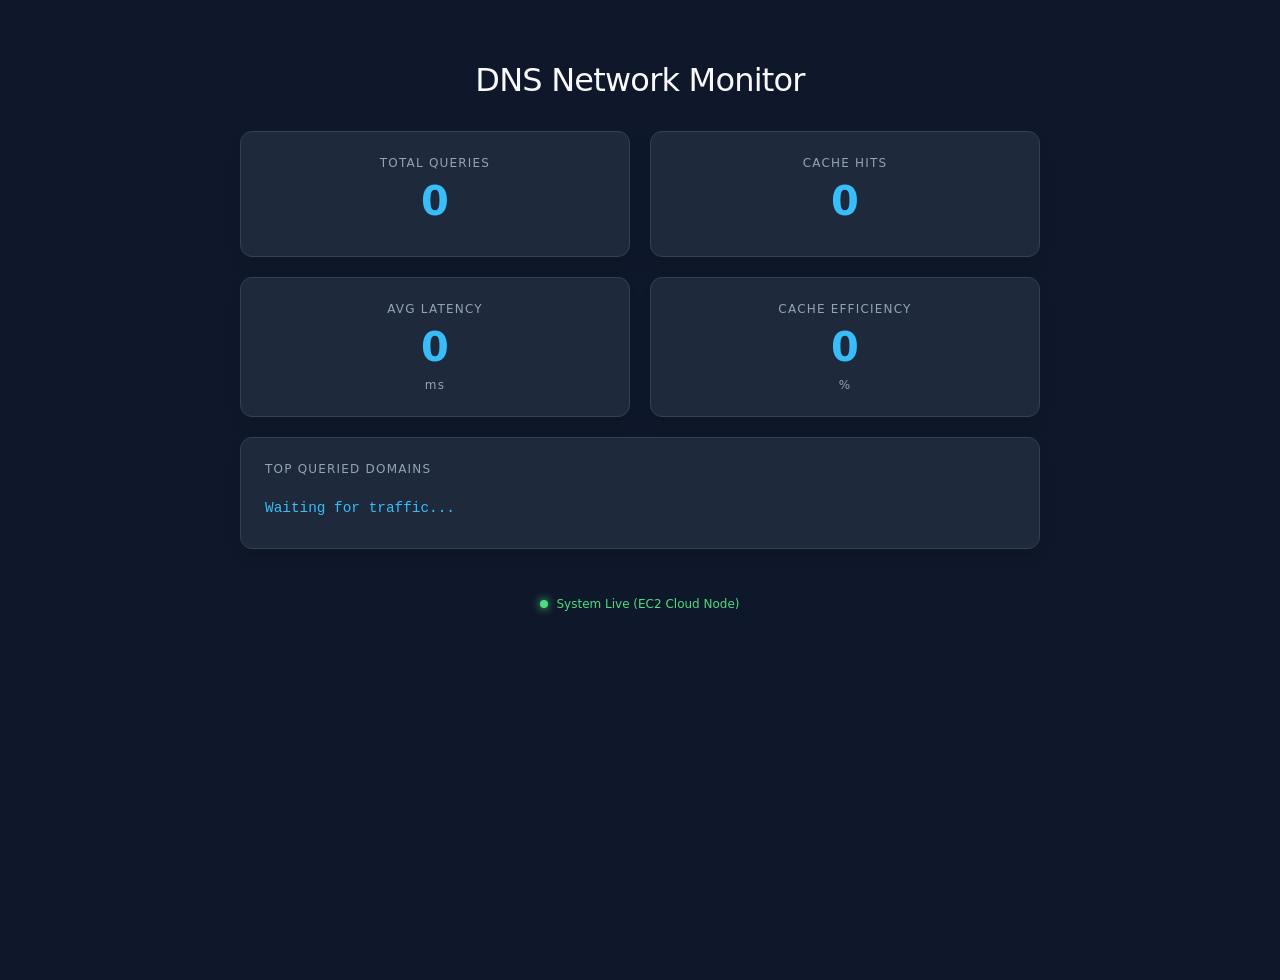
==== static/index.html @ fb265393 "updated index.html" ====
<!DOCTYPE html>
<html lang="en">
<head>
    <meta charset="UTF-8">
    <meta name="viewport" content="width=device-width, initial-scale=1.0">
    <title>Rust DNS Monitor</title>
    <style>
        :root {
            --bg: #0f172a;
            --card: #1e293b;
            --text: #f8fafc;
            --accent: #38bdf8;
            --secondary: #94a3b8;
        }
        body {
            background-color: var(--bg);
            color: var(--text);
            font-family: 'Inter', system-ui, sans-serif;
            display: flex;
            flex-direction: column;
            align-items: center;
            padding: 40px 20px;
            margin: 0;
            min-height: 100vh;
        }
        h1 {
            margin-bottom: 2rem;
            font-weight: 300;
            letter-spacing: -0.025em;
        }
        .dashboard {
            display: grid;
            grid-template-columns: repeat(2, 1fr);
            gap: 20px;
            width: 100%;
            max-width: 800px;
        }
        .stat-card {
            background: var(--card);
            padding: 1.5rem;
            border-radius: 12px;
            text-align: center;
            border: 1px solid #334155;
            box-shadow: 0 10px 15px -3px rgba(0, 0, 0, 0.1);
        }
        .full-width {
            grid-column: span 2;
            text-align: left;
        }
        .stat-value {
            font-size: 2.5rem;
            font-weight: 800;
            color: var(--accent);
            margin: 0.5rem 0;
        }
        .stat-label {
            text-transform: uppercase;
            letter-spacing: 0.1em;
            font-size: 0.75rem;
            color: var(--secondary);
            margin: 0;
        }
        .domain-list {
            list-style: none;
            padding: 0;
            margin: 1rem 0 0 0;
        }
        .domain-item {
            display: flex;
            justify-content: space-between;
            padding: 8px 0;
            border-bottom: 1px solid #334155;
            font-size: 0.9rem;
        }
        .domain-item:last-child {
            border-bottom: none;
        }
        .domain-name {
            color: var(--accent);
            font-family: 'Fira Code', monospace;
        }
        .domain-count {
            color: var(--secondary);
        }
        .status {
            margin-top: 3rem;
            font-size: 0.75rem;
            color: #4ade80;
            display: flex;
            align-items: center;
            gap: 8px;
        }
        .dot {
            height: 8px;
            width: 8px;
            background-color: #4ade80;
            border-radius: 50%;
            display: inline-block;
            box-shadow: 0 0 8px #4ade80;
        }
    </style>
</head>
<body>

<h1>DNS Network Monitor</h1>

<div class="dashboard">
    <div class="stat-card">
        <p class="stat-label">Total Queries</p>
        <p id="total-queries" class="stat-value">0</p>
    </div>
    <div class="stat-card">
        <p class="stat-label">Cache Hits</p>
        <p id="cache-hits" class="stat-value">0</p>
    </div>

    <div class="stat-card">
        <p class="stat-label">Avg Latency</p>
        <p id="avg-latency" class="stat-value">0</p>
        <p class="stat-label" style="text-transform: lowercase;">ms</p>
    </div>
    <div class="stat-card">
        <p class="stat-label">Cache Efficiency</p>
        <p id="cache-percent" class="stat-value">0</p>
        <p class="stat-label">%</p>
    </div>

    <div class="stat-card full-width">
        <p class="stat-label">Top Queried Domains</p>
        <div id="top-domains" class="domain-list">
            <div class="domain-item"><span class="domain-name">Waiting for traffic...</span></div>
        </div>
    </div>
</div>

<div class="status"><span class="dot"></span> System Live (EC2 Cloud Node)</div>

<script>
    async function fetchStats() {
        try {
            const response = await fetch('/api/stats');
            const data = await response.json();

            // 1. Basic Stats
            document.getElementById('total-queries').innerText = data.queries;
            document.getElementById('cache-hits').innerText = data.cache_hits;

            // 2. Latency
            document.getElementById('avg-latency').innerText = data.avg_latency_ms || 0;

            // 3. Efficiency Calculation
            if (data.queries > 0) {
                const efficiency = ((data.cache_hits / data.queries) * 100).toFixed(1);
                document.getElementById('cache-percent').innerText = efficiency;
            }

            // 4. Top Domains Logic
            const domainContainer = document.getElementById('top-domains');

            // Transform object into sorted array
            const sortedDomains = Object.entries(data.top_domains || {})
                .sort(([, a], [, b]) => b - a)
                .slice(0, 5);

            if (sortedDomains.length > 0) {
                domainContainer.innerHTML = sortedDomains.map(([name, count]) => `
                    <div class="domain-item">
                        <span class="domain-name">${name}</span>
                        <span class="domain-count">${count} hits</span>
                    </div>
                `).join('');
            }
        } catch (err) {
            console.error("Dashboard sync error:", err);
        }
    }

    // Update every second
    setInterval(fetchStats, 1000);
    fetchStats();
</script>
</body>
</html>
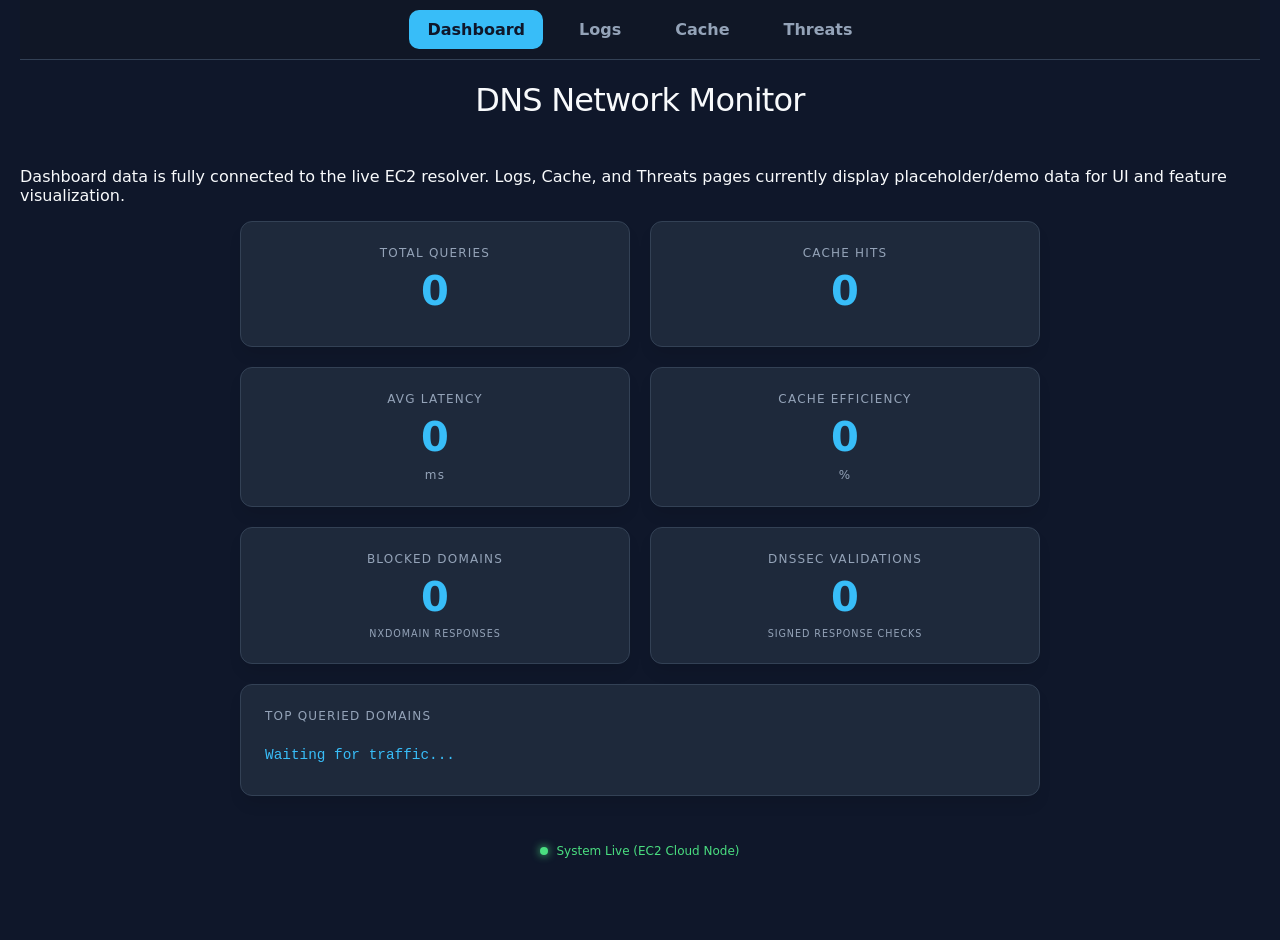
==== commit cb5029e7: "website UI blank data TEST 1, no backend implementation, purely website testing" ====
--- a/static/index.html
+++ b/static/index.html
@@ -4,105 +4,24 @@
     <meta charset="UTF-8">
     <meta name="viewport" content="width=device-width, initial-scale=1.0">
     <title>Rust DNS Monitor</title>
-    <style>
-        :root {
-            --bg: #0f172a;
-            --card: #1e293b;
-            --text: #f8fafc;
-            --accent: #38bdf8;
-            --secondary: #94a3b8;
-        }
-        body {
-            background-color: var(--bg);
-            color: var(--text);
-            font-family: 'Inter', system-ui, sans-serif;
-            display: flex;
-            flex-direction: column;
-            align-items: center;
-            padding: 40px 20px;
-            margin: 0;
-            min-height: 100vh;
-        }
-        h1 {
-            margin-bottom: 2rem;
-            font-weight: 300;
-            letter-spacing: -0.025em;
-        }
-        .dashboard {
-            display: grid;
-            grid-template-columns: repeat(2, 1fr);
-            gap: 20px;
-            width: 100%;
-            max-width: 800px;
-        }
-        .stat-card {
-            background: var(--card);
-            padding: 1.5rem;
-            border-radius: 12px;
-            text-align: center;
-            border: 1px solid #334155;
-            box-shadow: 0 10px 15px -3px rgba(0, 0, 0, 0.1);
-        }
-        .full-width {
-            grid-column: span 2;
-            text-align: left;
-        }
-        .stat-value {
-            font-size: 2.5rem;
-            font-weight: 800;
-            color: var(--accent);
-            margin: 0.5rem 0;
-        }
-        .stat-label {
-            text-transform: uppercase;
-            letter-spacing: 0.1em;
-            font-size: 0.75rem;
-            color: var(--secondary);
-            margin: 0;
-        }
-        .domain-list {
-            list-style: none;
-            padding: 0;
-            margin: 1rem 0 0 0;
-        }
-        .domain-item {
-            display: flex;
-            justify-content: space-between;
-            padding: 8px 0;
-            border-bottom: 1px solid #334155;
-            font-size: 0.9rem;
-        }
-        .domain-item:last-child {
-            border-bottom: none;
-        }
-        .domain-name {
-            color: var(--accent);
-            font-family: 'Fira Code', monospace;
-        }
-        .domain-count {
-            color: var(--secondary);
-        }
-        .status {
-            margin-top: 3rem;
-            font-size: 0.75rem;
-            color: #4ade80;
-            display: flex;
-            align-items: center;
-            gap: 8px;
-        }
-        .dot {
-            height: 8px;
-            width: 8px;
-            background-color: #4ade80;
-            border-radius: 50%;
-            display: inline-block;
-            box-shadow: 0 0 8px #4ade80;
-        }
-    </style>
+    <link rel="stylesheet" href="style.css">
 </head>
+
 <body>
+<div class="navbar">
+    <a class="nav-link active" href="index.html">Dashboard</a>
+    <a class="nav-link" href="logs.html">Logs</a>
+    <a class="nav-link" href="cache.html">Cache</a>
+    <a class="nav-link" href="threats.html">Threats</a>
+</div>
 
 <h1>DNS Network Monitor</h1>
+<!-- TO DO REMOVE THIS TEMP COMMENT -->
+<p class="dashboard-note">
+    Dashboard data is fully connected to the live EC2 resolver.
+    Logs, Cache, and Threats pages currently display placeholder/demo data
+    for UI and feature visualization.
+</p>
 
 <div class="dashboard">
     <div class="stat-card">
@@ -124,6 +43,29 @@
         <p id="cache-percent" class="stat-value">0</p>
         <p class="stat-label">%</p>
     </div>
+
+
+
+    <div class="stat-card">
+        <p class="stat-label">Blocked Domains</p>
+        <p id="blocked-domains" class="stat-value">0</p>
+
+        <p class="stat-label" style="font-size: 0.6rem;">
+            NXDOMAIN Responses
+        </p>
+    </div>
+
+    <div class="stat-card">
+        <p class="stat-label">DNSSEC Validations</p>
+        <p id="dnssec-validations" class="stat-value">0</p>
+
+        <p class="stat-label" style="font-size: 0.6rem;">
+            Signed Response Checks
+        </p>
+    </div>
+
+
+
 
     <div class="stat-card full-width">
         <p class="stat-label">Top Queried Domains</p>
@@ -147,6 +89,14 @@
 
             // 2. Latency
             document.getElementById('avg-latency').innerText = data.avg_latency_ms || 0;
+
+
+            // DNSSEC + Blocking Stats
+            document.getElementById('blocked-domains').innerText =
+                data.blocked_domains || 0;
+
+            document.getElementById('dnssec-validations').innerText =
+                data.dnssec_validations || 0;
 
             // 3. Efficiency Calculation
             if (data.queries > 0) {
@@ -180,4 +130,5 @@
     fetchStats();
 </script>
 </body>
+
 </html>
--- a/static/style.css
+++ b/static/style.css
@@ -0,0 +1,243 @@
+/* style.css: sets the visual format style so each webpage is cohesive */
+
+/* COLORS global variables: hex code -> color name*/
+:root {
+    --bg: #0f172a;              /* background */
+    --card: #1e293b;            /* cards/boxes */
+    --text: #f8fafc;            /* text color for readability */
+    --accent: #38bdf8;          /* buttons, links, key data */
+    --secondary: #94a3b8;       /* labels, less important info */
+}
+
+body {
+    background-color: var(--bg);
+    color: var(--text);
+    font-family: 'Inter', system-ui, sans-serif;
+    display: flex;
+    flex-direction: column;         /* stacks the navbar, header, & content vertically */
+    align-items: center;            /* centers everything horizontally */
+    padding: 0 20px 40px 20px;
+    margin: 0;
+    min-height: 100vh;
+}
+
+/* headings */
+h1 {
+    margin-bottom: 2rem;
+    font-weight: 300;
+    letter-spacing: -0.025em;
+}
+
+.dashboard {
+    display: grid;
+    grid-template-columns: repeat(2, 1fr);
+    gap: 20px;
+    width: 100%;
+    max-width: 800px;
+}
+
+.stat-card {
+    background: var(--card);
+    padding: 1.5rem;
+    border-radius: 12px;
+    text-align: center;
+    border: 1px solid #334155;
+    box-shadow: 0 10px 15px -3px rgba(0, 0, 0, 0.1);
+}
+
+.full-width {
+    grid-column: span 2;
+    text-align: left;
+}
+
+.stat-value {
+    font-size: 2.5rem;
+    font-weight: 800;
+    color: var(--accent);
+    margin: 0.5rem 0;
+}
+
+.stat-label {
+    text-transform: uppercase;
+    letter-spacing: 0.1em;
+    font-size: 0.75rem;
+    color: var(--secondary);
+    margin: 0;
+}
+
+.domain-list {
+    list-style: none;
+    padding: 0;
+    margin: 1rem 0 0 0;
+}
+
+.domain-item {
+    display: flex;
+    justify-content: space-between;
+    padding: 8px 0;
+    border-bottom: 1px solid #334155;
+    font-size: 0.9rem;
+}
+
+.domain-item:last-child {
+    border-bottom: none;
+}
+
+.domain-name {
+    color: var(--accent);
+    font-family: 'Fira Code', monospace;
+}
+
+.domain-count {
+    color: var(--secondary);
+}
+
+/* green system live status footer */
+.status {
+    margin-top: 3rem;
+    font-size: 0.75rem;
+    color: #4ade80;
+    display: flex;
+    align-items: center;
+    gap: 8px;
+}
+
+.dot {
+    height: 8px;
+    width: 8px;
+    background-color: #4ade80;
+    border-radius: 50%;
+    display: inline-block;
+    box-shadow: 0 0 8px #4ade80;
+}
+
+/* header navigation bar */
+.navbar {
+    width: 100%;
+    background: rgba(17, 24, 39, 0.92);
+    border-bottom: 1px solid #334155;
+    display: flex;
+    justify-content: center;
+    align-items: center;
+    gap: 18px;
+    padding: 10px 0;
+    position: sticky;
+    top: 0;
+    backdrop-filter: blur(10px);
+    z-index: 1000;
+}
+
+.nav-link {
+    color: var(--secondary);
+    text-decoration: none;
+    padding: 10px 18px;
+    border-radius: 10px;
+    font-size: 1rem;
+    font-weight: 600;
+    transition: all 0.2s ease;
+}
+
+.nav-link:hover {
+    background: var(--card);
+    color: var(--accent);
+    box-shadow: 0 0 12px rgba(56, 189, 248, 0.2);
+}
+
+.nav-link.active {
+    background: var(--accent);
+    color: #0f172a;
+}
+
+/* threat tables for security & threats page */
+.log-table {
+    margin-top: 1rem;
+    width: 100%;
+}
+
+.log-row {
+    display: grid;
+    grid-template-columns: repeat(5, 1fr);
+    gap: 12px;
+    padding: 12px;
+    border-bottom: 1px solid #334155;
+    font-size: 0.9rem;
+    align-items: center;
+}
+
+.log-header {
+    color: var(--secondary);
+    font-weight: bold;
+    text-transform: uppercase;
+    font-size: 0.75rem;
+    letter-spacing: 0.08em;
+}
+
+.flagged {
+    background: rgba(239, 68, 68, 0.12);
+    border-left: 4px solid #ef4444;
+    border-radius: 8px;
+}
+
+.timeline-placeholder {
+    margin-top: 1rem;
+    height: 180px;
+    border: 2px dashed #334155;
+    border-radius: 12px;
+    display: flex;
+    align-items: center;
+    justify-content: center;
+    color: var(--secondary);
+    font-size: 0.95rem;
+}
+
+/* logs page */
+.logs-grid {
+    grid-template-columns:
+        1fr
+        1.2fr
+        2fr
+        0.8fr
+        0.8fr
+        1fr
+        1fr;
+}
+
+.filter-bar {
+    display: flex;
+    gap: 12px;
+    margin-top: 1rem;
+    flex-wrap: wrap;
+}
+
+.filter-input,
+.filter-select {
+    background: #0f172a;
+    border: 1px solid #334155;
+    color: var(--text);
+    padding: 10px 12px;
+    border-radius: 10px;
+    font-size: 0.9rem;
+}
+
+.filter-input {
+    flex: 1;
+    min-width: 240px;
+}
+
+.blocked {
+    background: rgba(245, 158, 11, 0.12);
+    border-left: 4px solid #f59e0b;
+    border-radius: 8px;
+}
+
+/* accessibility labels (hidden visually but readable by screen readers) */
+.sr-only {
+    position: absolute;
+    width: 1px;
+    height: 1px;
+    padding: 0;
+    margin: -1px;
+    overflow: hidden;
+    clip: rect(0, 0, 0, 0);
+    border: 0;
+}
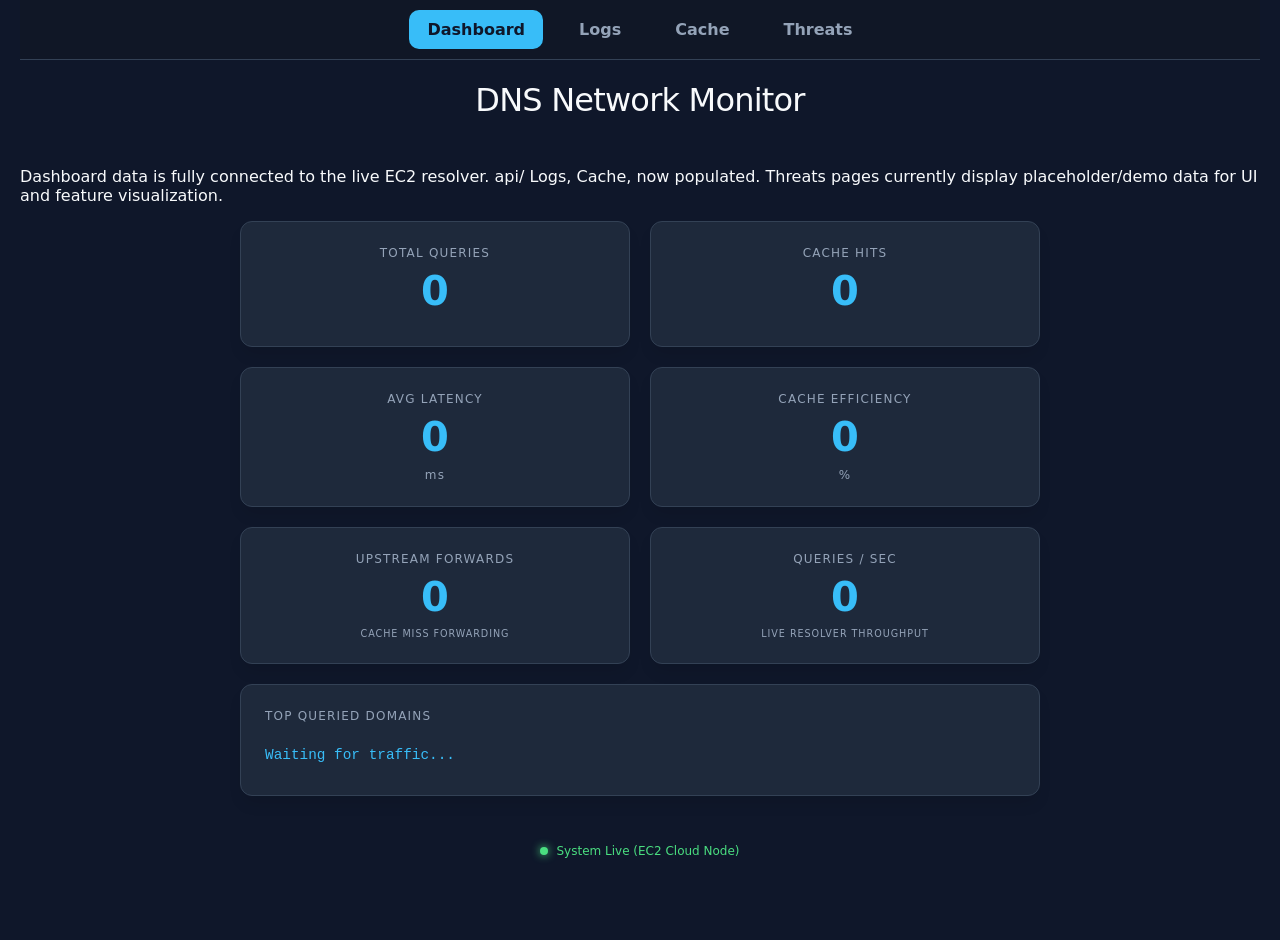
==== commit 7d8f3f0a: "week 2 api logs and cache implementation, plus temp dashboard rework" ====
--- a/static/index.html
+++ b/static/index.html
@@ -16,10 +16,10 @@
 </div>
 
 <h1>DNS Network Monitor</h1>
-<!-- TO DO REMOVE THIS TEMP COMMENT -->
+<!-- TO DO REMOVE THIS TEMP COMMENT below-->
 <p class="dashboard-note">
     Dashboard data is fully connected to the live EC2 resolver.
-    Logs, Cache, and Threats pages currently display placeholder/demo data
+    api/ Logs, Cache, now populated. Threats pages currently display placeholder/demo data
     for UI and feature visualization.
 </p>
 
@@ -44,8 +44,25 @@
         <p class="stat-label">%</p>
     </div>
 
+    <div class="stat-card">
+        <p class="stat-label">Upstream Forwards</p>
+        <p id="upstream-forwards" class="stat-value">0</p>
 
+        <p class="stat-label" style="font-size: 0.6rem;">
+            Cache Miss Forwarding
+        </p>
+    </div>
 
+    <div class="stat-card">
+        <p class="stat-label">Queries / Sec</p>
+        <p id="queries-per-sec" class="stat-value">0</p>
+
+        <p class="stat-label" style="font-size: 0.6rem;">
+            Live Resolver Throughput
+        </p>
+    </div>
+
+    <!--
     <div class="stat-card">
         <p class="stat-label">Blocked Domains</p>
         <p id="blocked-domains" class="stat-value">0</p>
@@ -63,7 +80,7 @@
             Signed Response Checks
         </p>
     </div>
-
+    -->
 
 
 
@@ -90,19 +107,25 @@
             // 2. Latency
             document.getElementById('avg-latency').innerText = data.avg_latency_ms || 0;
 
+            // DNSSEC + Blocking Stats (TODO)
+            // document.getElementById('blocked-domains').innerText = data.blocked_domains || 0;
+            // document.getElementById('dnssec-validations').innerText = data.dnssec_validations || 0;
 
-            // DNSSEC + Blocking Stats
-            document.getElementById('blocked-domains').innerText =
-                data.blocked_domains || 0;
+            // 3. Upstream + Throughput
+            document.getElementById('upstream-forwards').innerText = data.upstream_forwards || 0;
 
-            document.getElementById('dnssec-validations').innerText =
-                data.dnssec_validations || 0;
+            document.getElementById('queries-per-sec').innerText = (data.queries_per_sec || 0).toFixed(2);
+
 
             // 3. Efficiency Calculation
+            let efficiency = "0.0";
             if (data.queries > 0) {
-                const efficiency = ((data.cache_hits / data.queries) * 100).toFixed(1);
-                document.getElementById('cache-percent').innerText = efficiency;
+                const ratio = data.cache_hits / data.queries;
+                const percent = ratio * 100;
+                efficiency = percent.toFixed(1);
             }
+
+            document.getElementById('cache-percent').innerText = efficiency;
 
             // 4. Top Domains Logic
             const domainContainer = document.getElementById('top-domains');
@@ -119,6 +142,8 @@
                         <span class="domain-count">${count} hits</span>
                     </div>
                 `).join('');
+            } else {
+                domainContainer.innerHTML = '<div class="domain-item"><span class="domain-name">Waiting for traffic...</span></div>';
             }
         } catch (err) {
             console.error("Dashboard sync error:", err);
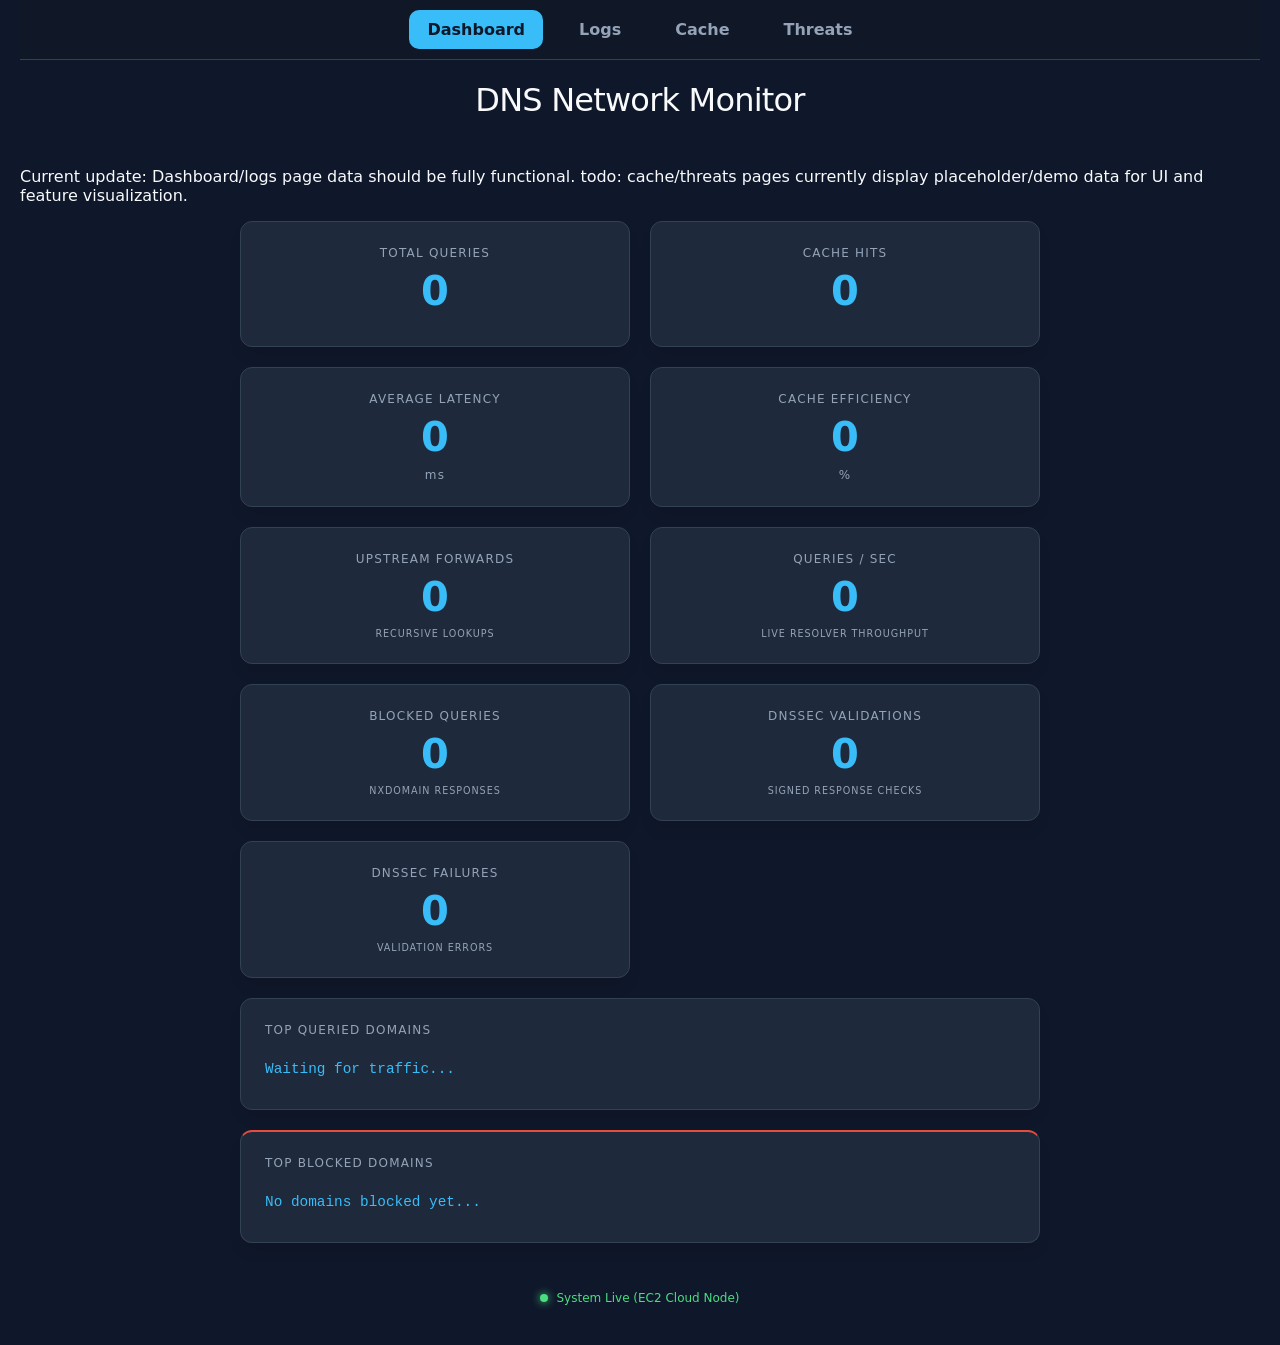
==== commit da24e2eb: "week 3: blocked data, dashboard/logs page complete" ====
--- a/static/index.html
+++ b/static/index.html
@@ -16,14 +16,14 @@
 </div>
 
 <h1>DNS Network Monitor</h1>
-<!-- TO DO REMOVE THIS TEMP COMMENT below-->
+<!-- TODO REMOVE THIS TEMP COMMENT below-->
 <p class="dashboard-note">
-    Dashboard data is fully connected to the live EC2 resolver.
-    api/ Logs, Cache, now populated. Threats pages currently display placeholder/demo data
-    for UI and feature visualization.
+    Current update: Dashboard/logs page data should be fully functional.
+    todo: cache/threats pages currently display placeholder/demo data for UI and feature visualization.
 </p>
 
 <div class="dashboard">
+    <!-- Row 1: Basic Traffic -->
     <div class="stat-card">
         <p class="stat-label">Total Queries</p>
         <p id="total-queries" class="stat-value">0</p>
@@ -34,7 +34,7 @@
     </div>
 
     <div class="stat-card">
-        <p class="stat-label">Avg Latency</p>
+        <p class="stat-label">Average Latency</p>
         <p id="avg-latency" class="stat-value">0</p>
         <p class="stat-label" style="text-transform: lowercase;">ms</p>
     </div>
@@ -43,51 +43,50 @@
         <p id="cache-percent" class="stat-value">0</p>
         <p class="stat-label">%</p>
     </div>
-
+    <!-- Row 2: Week 3 Security & Blocking -->
     <div class="stat-card">
         <p class="stat-label">Upstream Forwards</p>
         <p id="upstream-forwards" class="stat-value">0</p>
-
-        <p class="stat-label" style="font-size: 0.6rem;">
-            Cache Miss Forwarding
-        </p>
+        <p class="stat-label" style="font-size: 0.6rem;">Recursive Lookups</p>
     </div>
 
     <div class="stat-card">
         <p class="stat-label">Queries / Sec</p>
         <p id="queries-per-sec" class="stat-value">0</p>
-
-        <p class="stat-label" style="font-size: 0.6rem;">
-            Live Resolver Throughput
-        </p>
+        <p class="stat-label" style="font-size: 0.6rem;">Live Resolver Throughput</p>
     </div>
 
-    <!--
     <div class="stat-card">
-        <p class="stat-label">Blocked Domains</p>
-        <p id="blocked-domains" class="stat-value">0</p>
-
-        <p class="stat-label" style="font-size: 0.6rem;">
-            NXDOMAIN Responses
-        </p>
+        <p class="stat-label">Blocked Queries</p>
+        <p id="blocked-queries" class="stat-value">0</p>
+        <p class="stat-label" style="font-size: 0.6rem;">NXDOMAIN Responses</p>
     </div>
 
     <div class="stat-card">
         <p class="stat-label">DNSSEC Validations</p>
         <p id="dnssec-validations" class="stat-value">0</p>
+        <p class="stat-label" style="font-size: 0.6rem;">Signed Response Checks</p>
+    </div>
 
-        <p class="stat-label" style="font-size: 0.6rem;">
-            Signed Response Checks
-        </p>
+    <div class="stat-card">
+        <p class="stat-label">DNSSEC Failures</p>
+        <p id="dnssec-failures" class="stat-value">0</p>
+        <p class="stat-label" style="font-size: 0.6rem;">Validation Errors</p>
     </div>
-    -->
 
 
-
+    <!-- Row 3: Domain Lists -->
     <div class="stat-card full-width">
         <p class="stat-label">Top Queried Domains</p>
         <div id="top-domains" class="domain-list">
             <div class="domain-item"><span class="domain-name">Waiting for traffic...</span></div>
+        </div>
+    </div>
+    <!-- Row 4: Security Lists -->
+    <div class="stat-card full-width" style="border-top: 2px solid #e74c3c;">
+        <p class="stat-label">Top Blocked Domains</p>
+        <div id="top-blocked-domains" class="domain-list">
+            <div class="domain-item"><span class="domain-name">No domains blocked yet...</span></div>
         </div>
     </div>
 </div>
@@ -101,36 +100,36 @@
             const data = await response.json();
 
             // 1. Basic Stats
-            document.getElementById('total-queries').innerText = data.queries;
-            document.getElementById('cache-hits').innerText = data.cache_hits;
-
-            // 2. Latency
+            document.getElementById('total-queries').innerText = data.queries || 0;
+            document.getElementById('cache-hits').innerText = data.cache_hits || 0;
+            document.getElementById('queries-per-sec').innerText = (data.queries_per_sec || 0).toFixed(2);
             document.getElementById('avg-latency').innerText = data.avg_latency_ms || 0;
 
-            // DNSSEC + Blocking Stats (TODO)
-            // document.getElementById('blocked-domains').innerText = data.blocked_domains || 0;
-            // document.getElementById('dnssec-validations').innerText = data.dnssec_validations || 0;
+            // 2. DNSSEC + Blocking Stats (TODO)
+            if(document.getElementById('blocked-queries')) {
+                document.getElementById('blocked-queries').innerText = data.blocked_total || 0;
+            }
+            if(document.getElementById('dnssec-validations')) {
+                document.getElementById('dnssec-validations').innerText = data.dnssec_success || 0;
+            }
+            if(document.getElementById('dnssec-failures')) {
+                document.getElementById('dnssec-failures').innerText = data.dnssec_failure || 0;
+            }
 
-            // 3. Upstream + Throughput
+            // 3. Network stats
             document.getElementById('upstream-forwards').innerText = data.upstream_forwards || 0;
 
-            document.getElementById('queries-per-sec').innerText = (data.queries_per_sec || 0).toFixed(2);
-
-
-            // 3. Efficiency Calculation
+            // 4. Efficiency Calculation
             let efficiency = "0.0";
             if (data.queries > 0) {
                 const ratio = data.cache_hits / data.queries;
                 const percent = ratio * 100;
                 efficiency = percent.toFixed(1);
             }
-
             document.getElementById('cache-percent').innerText = efficiency;
 
-            // 4. Top Domains Logic
+            // 5. Top Domains Logic
             const domainContainer = document.getElementById('top-domains');
-
-            // Transform object into sorted array
             const sortedDomains = Object.entries(data.top_domains || {})
                 .sort(([, a], [, b]) => b - a)
                 .slice(0, 5);
@@ -145,6 +144,23 @@
             } else {
                 domainContainer.innerHTML = '<div class="domain-item"><span class="domain-name">Waiting for traffic...</span></div>';
             }
+
+            // 6. Top Blocked Domains Logic
+            const blockedContainer = document.getElementById('top-blocked-domains');
+            const sortedBlocked = Object.entries(data.top_blocked_domains || {})
+                .sort(([, a], [, b]) => b - a)
+                .slice(0, 5);
+
+            if (sortedBlocked.length > 0) {
+                blockedContainer.innerHTML = sortedBlocked.map(([name, count]) => `
+                    <div class="domain-item">
+                        <span class="domain-name" style="color: #e74c3c;">${name}</span>
+                        <span class="domain-count">${count} blocks</span>
+                    </div>
+                `).join('');
+            } else {
+                blockedContainer.innerHTML = '<div class="domain-item"><span class="domain-name">No domains blocked yet...</span></div>';
+            }
         } catch (err) {
             console.error("Dashboard sync error:", err);
         }
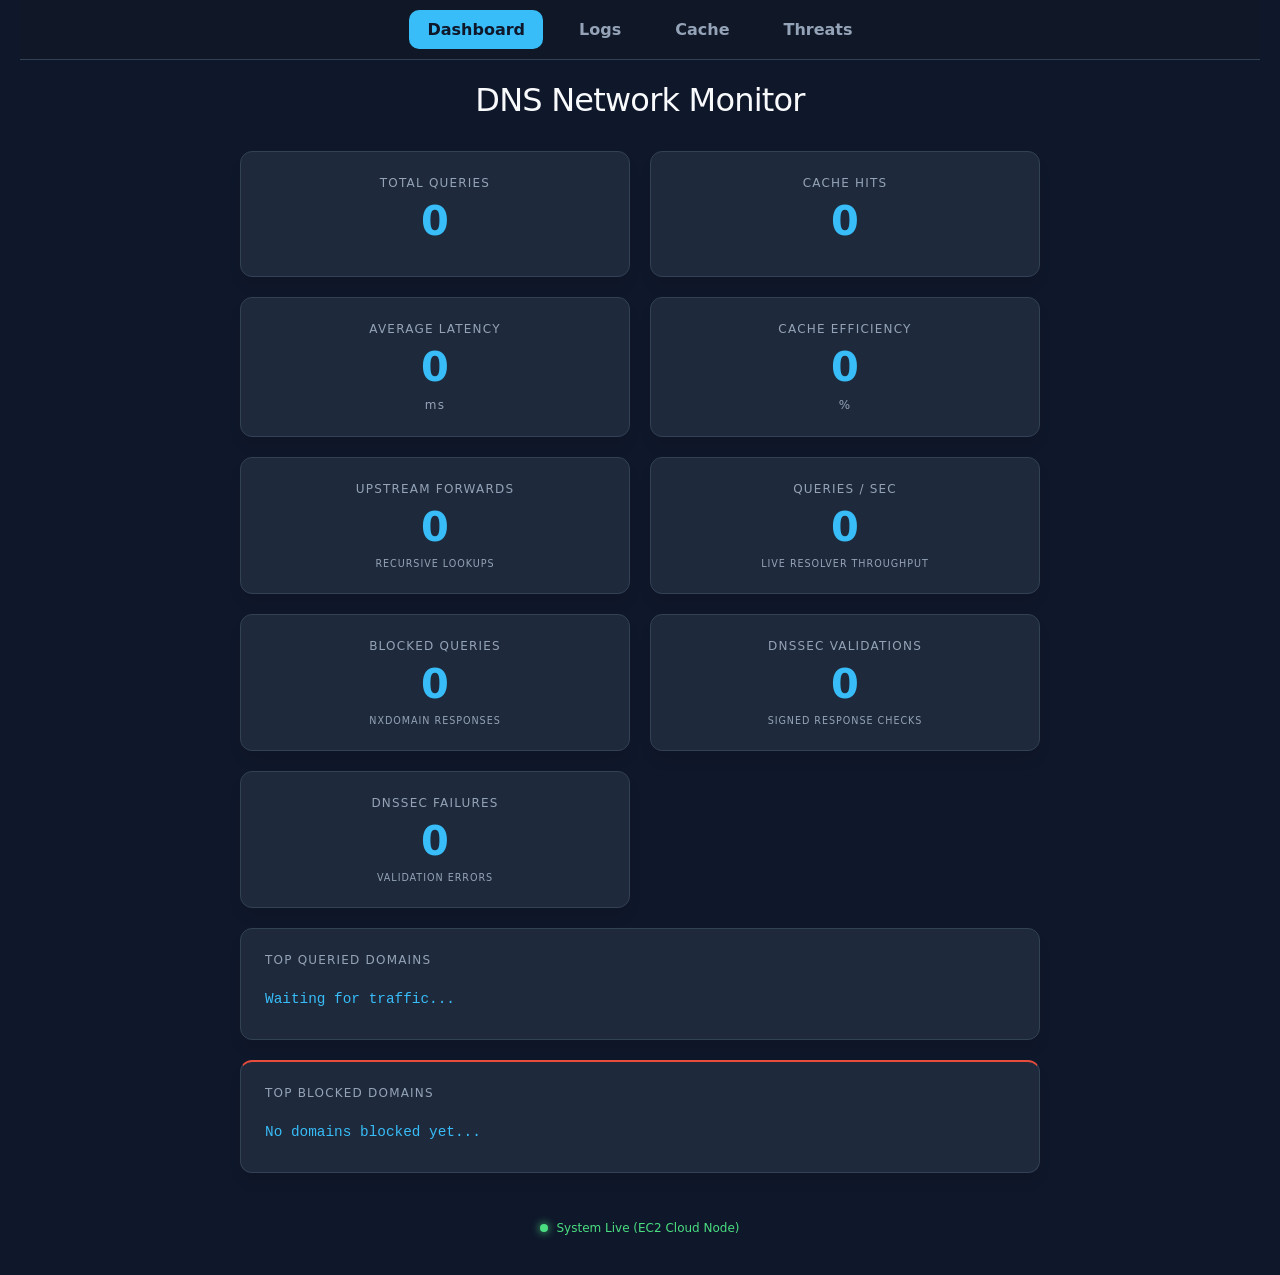
==== commit 8622461d: "all online pages functional" ====
--- a/static/index.html
+++ b/static/index.html
@@ -16,11 +16,6 @@
 </div>
 
 <h1>DNS Network Monitor</h1>
-<!-- TODO REMOVE THIS TEMP COMMENT below-->
-<p class="dashboard-note">
-    Current update: Dashboard/logs page data should be fully functional.
-    todo: cache/threats pages currently display placeholder/demo data for UI and feature visualization.
-</p>
 
 <div class="dashboard">
     <!-- Row 1: Basic Traffic -->
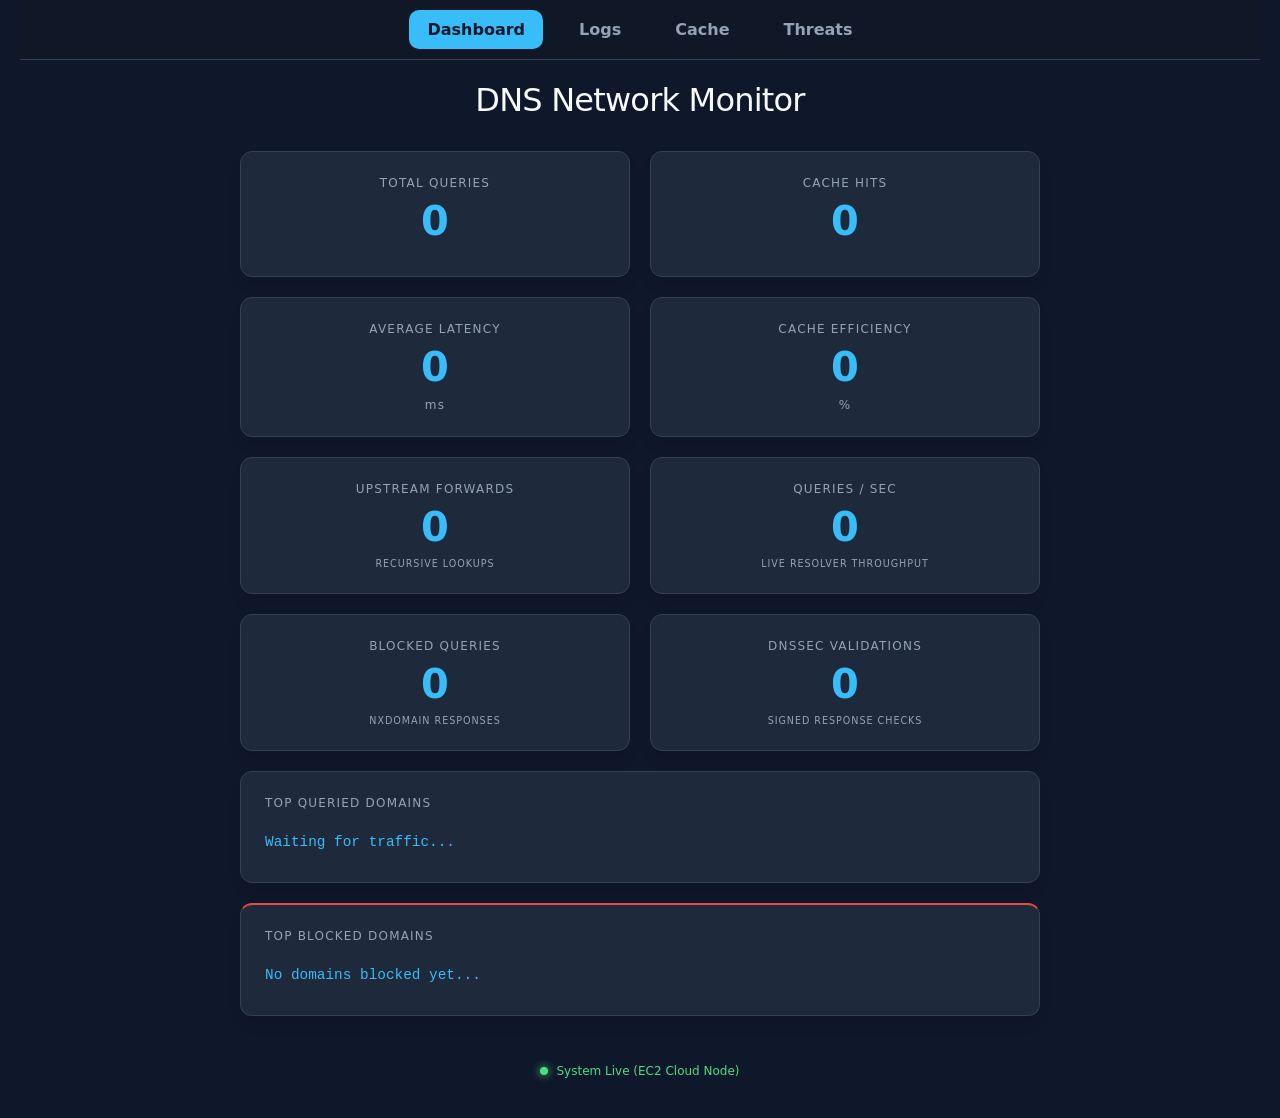
==== commit d7d6ae72: "removed dns failures uneven box" ====
--- a/static/index.html
+++ b/static/index.html
@@ -1,170 +1,189 @@
-<!DOCTYPE html>
+<!doctype html>
 <html lang="en">
-<head>
-    <meta charset="UTF-8">
-    <meta name="viewport" content="width=device-width, initial-scale=1.0">
+  <head>
+    <meta charset="UTF-8" />
+    <meta name="viewport" content="width=device-width, initial-scale=1.0" />
     <title>Rust DNS Monitor</title>
-    <link rel="stylesheet" href="style.css">
-</head>
+    <link rel="stylesheet" href="style.css" />
+  </head>
 
-<body>
-<div class="navbar">
-    <a class="nav-link active" href="index.html">Dashboard</a>
-    <a class="nav-link" href="logs.html">Logs</a>
-    <a class="nav-link" href="cache.html">Cache</a>
-    <a class="nav-link" href="threats.html">Threats</a>
-</div>
+  <body>
+    <div class="navbar">
+      <a class="nav-link active" href="index.html">Dashboard</a>
+      <a class="nav-link" href="logs.html">Logs</a>
+      <a class="nav-link" href="cache.html">Cache</a>
+      <a class="nav-link" href="threats.html">Threats</a>
+    </div>
 
-<h1>DNS Network Monitor</h1>
+    <h1>DNS Network Monitor</h1>
 
-<div class="dashboard">
-    <!-- Row 1: Basic Traffic -->
-    <div class="stat-card">
+    <div class="dashboard">
+      <!-- Row 1: Basic Traffic -->
+      <div class="stat-card">
         <p class="stat-label">Total Queries</p>
         <p id="total-queries" class="stat-value">0</p>
-    </div>
-    <div class="stat-card">
+      </div>
+      <div class="stat-card">
         <p class="stat-label">Cache Hits</p>
         <p id="cache-hits" class="stat-value">0</p>
-    </div>
+      </div>
 
-    <div class="stat-card">
+      <div class="stat-card">
         <p class="stat-label">Average Latency</p>
         <p id="avg-latency" class="stat-value">0</p>
-        <p class="stat-label" style="text-transform: lowercase;">ms</p>
-    </div>
-    <div class="stat-card">
+        <p class="stat-label" style="text-transform: lowercase">ms</p>
+      </div>
+      <div class="stat-card">
         <p class="stat-label">Cache Efficiency</p>
         <p id="cache-percent" class="stat-value">0</p>
         <p class="stat-label">%</p>
-    </div>
-    <!-- Row 2: Week 3 Security & Blocking -->
-    <div class="stat-card">
+      </div>
+      <!-- Row 2: Week 3 Security & Blocking -->
+      <div class="stat-card">
         <p class="stat-label">Upstream Forwards</p>
         <p id="upstream-forwards" class="stat-value">0</p>
-        <p class="stat-label" style="font-size: 0.6rem;">Recursive Lookups</p>
+        <p class="stat-label" style="font-size: 0.6rem">Recursive Lookups</p>
+      </div>
+
+      <div class="stat-card">
+        <p class="stat-label">Queries / Sec</p>
+        <p id="queries-per-sec" class="stat-value">0</p>
+        <p class="stat-label" style="font-size: 0.6rem">
+          Live Resolver Throughput
+        </p>
+      </div>
+
+      <div class="stat-card">
+        <p class="stat-label">Blocked Queries</p>
+        <p id="blocked-queries" class="stat-value">0</p>
+        <p class="stat-label" style="font-size: 0.6rem">NXDOMAIN Responses</p>
+      </div>
+
+      <div class="stat-card">
+        <p class="stat-label">DNSSEC Validations</p>
+        <p id="dnssec-validations" class="stat-value">0</p>
+        <p class="stat-label" style="font-size: 0.6rem">
+          Signed Response Checks
+        </p>
+      </div>
+
+      <!-- Row 3: Domain Lists -->
+      <div class="stat-card full-width">
+        <p class="stat-label">Top Queried Domains</p>
+        <div id="top-domains" class="domain-list">
+          <div class="domain-item">
+            <span class="domain-name">Waiting for traffic...</span>
+          </div>
+        </div>
+      </div>
+      <!-- Row 4: Security Lists -->
+      <div class="stat-card full-width" style="border-top: 2px solid #e74c3c">
+        <p class="stat-label">Top Blocked Domains</p>
+        <div id="top-blocked-domains" class="domain-list">
+          <div class="domain-item">
+            <span class="domain-name">No domains blocked yet...</span>
+          </div>
+        </div>
+      </div>
     </div>
 
-    <div class="stat-card">
-        <p class="stat-label">Queries / Sec</p>
-        <p id="queries-per-sec" class="stat-value">0</p>
-        <p class="stat-label" style="font-size: 0.6rem;">Live Resolver Throughput</p>
+    <div class="status">
+      <span class="dot"></span> System Live (EC2 Cloud Node)
     </div>
 
-    <div class="stat-card">
-        <p class="stat-label">Blocked Queries</p>
-        <p id="blocked-queries" class="stat-value">0</p>
-        <p class="stat-label" style="font-size: 0.6rem;">NXDOMAIN Responses</p>
-    </div>
+    <script>
+      async function fetchStats() {
+        try {
+          const response = await fetch("/api/stats");
+          const data = await response.json();
 
-    <div class="stat-card">
-        <p class="stat-label">DNSSEC Validations</p>
-        <p id="dnssec-validations" class="stat-value">0</p>
-        <p class="stat-label" style="font-size: 0.6rem;">Signed Response Checks</p>
-    </div>
+          // 1. Basic Stats
+          document.getElementById("total-queries").innerText =
+            data.queries || 0;
+          document.getElementById("cache-hits").innerText =
+            data.cache_hits || 0;
+          document.getElementById("queries-per-sec").innerText = (
+            data.queries_per_sec || 0
+          ).toFixed(2);
+          document.getElementById("avg-latency").innerText =
+            data.avg_latency_ms || 0;
 
-    <div class="stat-card">
-        <p class="stat-label">DNSSEC Failures</p>
-        <p id="dnssec-failures" class="stat-value">0</p>
-        <p class="stat-label" style="font-size: 0.6rem;">Validation Errors</p>
-    </div>
+          // 2. DNSSEC + Blocking Stats
+          if (document.getElementById("blocked-queries")) {
+            document.getElementById("blocked-queries").innerText =
+              data.blocked_total || 0;
+          }
+          if (document.getElementById("dnssec-validations")) {
+            document.getElementById("dnssec-validations").innerText =
+              data.dnssec_success || 0;
+          }
+          
+          // 3. Network stats
+          document.getElementById("upstream-forwards").innerText =
+            data.upstream_forwards || 0;
 
+          // 4. Efficiency Calculation
+          let efficiency = "0.0";
+          if (data.queries > 0) {
+            const ratio = data.cache_hits / data.queries;
+            const percent = ratio * 100;
+            efficiency = percent.toFixed(1);
+          }
+          document.getElementById("cache-percent").innerText = efficiency;
 
-    <!-- Row 3: Domain Lists -->
-    <div class="stat-card full-width">
-        <p class="stat-label">Top Queried Domains</p>
-        <div id="top-domains" class="domain-list">
-            <div class="domain-item"><span class="domain-name">Waiting for traffic...</span></div>
-        </div>
-    </div>
-    <!-- Row 4: Security Lists -->
-    <div class="stat-card full-width" style="border-top: 2px solid #e74c3c;">
-        <p class="stat-label">Top Blocked Domains</p>
-        <div id="top-blocked-domains" class="domain-list">
-            <div class="domain-item"><span class="domain-name">No domains blocked yet...</span></div>
-        </div>
-    </div>
-</div>
+          // 5. Top Domains Logic
+          const domainContainer = document.getElementById("top-domains");
+          const sortedDomains = Object.entries(data.top_domains || {})
+            .sort(([, a], [, b]) => b - a)
+            .slice(0, 5);
 
-<div class="status"><span class="dot"></span> System Live (EC2 Cloud Node)</div>
-
-<script>
-    async function fetchStats() {
-        try {
-            const response = await fetch('/api/stats');
-            const data = await response.json();
-
-            // 1. Basic Stats
-            document.getElementById('total-queries').innerText = data.queries || 0;
-            document.getElementById('cache-hits').innerText = data.cache_hits || 0;
-            document.getElementById('queries-per-sec').innerText = (data.queries_per_sec || 0).toFixed(2);
-            document.getElementById('avg-latency').innerText = data.avg_latency_ms || 0;
-
-            // 2. DNSSEC + Blocking Stats (TODO)
-            if(document.getElementById('blocked-queries')) {
-                document.getElementById('blocked-queries').innerText = data.blocked_total || 0;
-            }
-            if(document.getElementById('dnssec-validations')) {
-                document.getElementById('dnssec-validations').innerText = data.dnssec_success || 0;
-            }
-            if(document.getElementById('dnssec-failures')) {
-                document.getElementById('dnssec-failures').innerText = data.dnssec_failure || 0;
-            }
-
-            // 3. Network stats
-            document.getElementById('upstream-forwards').innerText = data.upstream_forwards || 0;
-
-            // 4. Efficiency Calculation
-            let efficiency = "0.0";
-            if (data.queries > 0) {
-                const ratio = data.cache_hits / data.queries;
-                const percent = ratio * 100;
-                efficiency = percent.toFixed(1);
-            }
-            document.getElementById('cache-percent').innerText = efficiency;
-
-            // 5. Top Domains Logic
-            const domainContainer = document.getElementById('top-domains');
-            const sortedDomains = Object.entries(data.top_domains || {})
-                .sort(([, a], [, b]) => b - a)
-                .slice(0, 5);
-
-            if (sortedDomains.length > 0) {
-                domainContainer.innerHTML = sortedDomains.map(([name, count]) => `
+          if (sortedDomains.length > 0) {
+            domainContainer.innerHTML = sortedDomains
+              .map(
+                ([name, count]) => `
                     <div class="domain-item">
                         <span class="domain-name">${name}</span>
                         <span class="domain-count">${count} hits</span>
                     </div>
-                `).join('');
-            } else {
-                domainContainer.innerHTML = '<div class="domain-item"><span class="domain-name">Waiting for traffic...</span></div>';
-            }
+                `,
+              )
+              .join("");
+          } else {
+            domainContainer.innerHTML =
+              '<div class="domain-item"><span class="domain-name">Waiting for traffic...</span></div>';
+          }
 
-            // 6. Top Blocked Domains Logic
-            const blockedContainer = document.getElementById('top-blocked-domains');
-            const sortedBlocked = Object.entries(data.top_blocked_domains || {})
-                .sort(([, a], [, b]) => b - a)
-                .slice(0, 5);
+          // 6. Top Blocked Domains Logic
+          const blockedContainer = document.getElementById(
+            "top-blocked-domains",
+          );
+          const sortedBlocked = Object.entries(data.top_blocked_domains || {})
+            .sort(([, a], [, b]) => b - a)
+            .slice(0, 5);
 
-            if (sortedBlocked.length > 0) {
-                blockedContainer.innerHTML = sortedBlocked.map(([name, count]) => `
+          if (sortedBlocked.length > 0) {
+            blockedContainer.innerHTML = sortedBlocked
+              .map(
+                ([name, count]) => `
                     <div class="domain-item">
                         <span class="domain-name" style="color: #e74c3c;">${name}</span>
                         <span class="domain-count">${count} blocks</span>
                     </div>
-                `).join('');
-            } else {
-                blockedContainer.innerHTML = '<div class="domain-item"><span class="domain-name">No domains blocked yet...</span></div>';
-            }
+                `,
+              )
+              .join("");
+          } else {
+            blockedContainer.innerHTML =
+              '<div class="domain-item"><span class="domain-name">No domains blocked yet...</span></div>';
+          }
         } catch (err) {
-            console.error("Dashboard sync error:", err);
+          console.error("Dashboard sync error:", err);
         }
-    }
+      }
 
-    // Update every second
-    setInterval(fetchStats, 1000);
-    fetchStats();
-</script>
-</body>
-
-</html>+      // Update every second
+      setInterval(fetchStats, 1000);
+      fetchStats();
+    </script>
+  </body>
+</html>
--- a/static/style.css
+++ b/static/style.css
@@ -2,242 +2,252 @@
 
 /* COLORS global variables: hex code -> color name*/
 :root {
-    --bg: #0f172a;              /* background */
-    --card: #1e293b;            /* cards/boxes */
-    --text: #f8fafc;            /* text color for readability */
-    --accent: #38bdf8;          /* buttons, links, key data */
-    --secondary: #94a3b8;       /* labels, less important info */
+  --bg: #0f172a; /* background */
+  --card: #1e293b; /* cards/boxes */
+  --text: #f8fafc; /* text color for readability */
+  --accent: #38bdf8; /* buttons, links, key data */
+  --secondary: #94a3b8; /* labels, less important info */
 }
 
 body {
-    background-color: var(--bg);
-    color: var(--text);
-    font-family: 'Inter', system-ui, sans-serif;
-    display: flex;
-    flex-direction: column;         /* stacks the navbar, header, & content vertically */
-    align-items: center;            /* centers everything horizontally */
-    padding: 0 20px 40px 20px;
-    margin: 0;
-    min-height: 100vh;
+  background-color: var(--bg);
+  color: var(--text);
+  font-family: "Inter", system-ui, sans-serif;
+  display: flex;
+  flex-direction: column; /* stacks the navbar, header, & content vertically */
+  align-items: center; /* centers everything horizontally */
+  padding: 0 20px 40px 20px;
+  margin: 0;
+  min-height: 100vh;
 }
 
 /* headings */
 h1 {
-    margin-bottom: 2rem;
-    font-weight: 300;
-    letter-spacing: -0.025em;
+  margin-bottom: 2rem;
+  font-weight: 300;
+  letter-spacing: -0.025em;
 }
 
 .dashboard {
-    display: grid;
-    grid-template-columns: repeat(2, 1fr);
-    gap: 20px;
-    width: 100%;
-    max-width: 800px;
+  display: grid;
+  grid-template-columns: repeat(2, minmax(0, 1fr));
+  gap: 20px;
+  width: 100%;
+  max-width: 800px;
 }
 
 .stat-card {
-    background: var(--card);
-    padding: 1.5rem;
-    border-radius: 12px;
-    text-align: center;
-    border: 1px solid #334155;
-    box-shadow: 0 10px 15px -3px rgba(0, 0, 0, 0.1);
+  background: var(--card);
+  padding: 1.5rem;
+  border-radius: 12px;
+  text-align: center;
+  border: 1px solid #334155;
+  box-shadow: 0 10px 15px -3px rgba(0, 0, 0, 0.1);
+  min-width: 0;
+  overflow: hidden;
 }
 
 .full-width {
-    grid-column: span 2;
-    text-align: left;
+  grid-column: span 2;
+  text-align: left;
 }
 
 .stat-value {
-    font-size: 2.5rem;
-    font-weight: 800;
-    color: var(--accent);
-    margin: 0.5rem 0;
+  font-size: 2.5rem;
+  font-weight: 800;
+  color: var(--accent);
+  margin: 0.5rem 0;
 }
 
 .stat-label {
-    text-transform: uppercase;
-    letter-spacing: 0.1em;
-    font-size: 0.75rem;
-    color: var(--secondary);
-    margin: 0;
+  text-transform: uppercase;
+  letter-spacing: 0.1em;
+  font-size: 0.75rem;
+  color: var(--secondary);
+  margin: 0;
 }
 
 .domain-list {
-    list-style: none;
-    padding: 0;
-    margin: 1rem 0 0 0;
+  list-style: none;
+  padding: 0;
+  margin: 1rem 0 0 0;
 }
 
 .domain-item {
-    display: flex;
-    justify-content: space-between;
-    padding: 8px 0;
-    border-bottom: 1px solid #334155;
-    font-size: 0.9rem;
+  display: flex;
+  justify-content: space-between;
+  padding: 8px 0;
+  border-bottom: 1px solid #334155;
+  font-size: 0.9rem;
+  min-width: 0;
 }
 
 .domain-item:last-child {
-    border-bottom: none;
+  border-bottom: none;
 }
 
 .domain-name {
-    color: var(--accent);
-    font-family: 'Fira Code', monospace;
+  color: var(--accent);
+  font-family: "Fira Code", monospace;
+  min-width: 0;
+  overflow-wrap: anywhere;
+  word-break: break-all;
 }
 
 .domain-count {
-    color: var(--secondary);
+  color: var(--secondary);
+  flex-shrink: 0;
+  white-space: nowrap;
+  align-self: flex-start;
+  padding-left: 12px;
 }
 
 /* green system live status footer */
 .status {
-    margin-top: 3rem;
-    font-size: 0.75rem;
-    color: #4ade80;
-    display: flex;
-    align-items: center;
-    gap: 8px;
+  margin-top: 3rem;
+  font-size: 0.75rem;
+  color: #4ade80;
+  display: flex;
+  align-items: center;
+  gap: 8px;
 }
 
 .dot {
-    height: 8px;
-    width: 8px;
-    background-color: #4ade80;
-    border-radius: 50%;
-    display: inline-block;
-    box-shadow: 0 0 8px #4ade80;
+  height: 8px;
+  width: 8px;
+  background-color: #4ade80;
+  border-radius: 50%;
+  display: inline-block;
+  box-shadow: 0 0 8px #4ade80;
 }
 
 /* header navigation bar */
 .navbar {
-    width: 100%;
-    background: rgba(17, 24, 39, 0.92);
-    border-bottom: 1px solid #334155;
-    display: flex;
-    justify-content: center;
-    align-items: center;
-    gap: 18px;
-    padding: 10px 0;
-    position: sticky;
-    top: 0;
-    backdrop-filter: blur(10px);
-    z-index: 1000;
+  width: 100%;
+  background: rgba(17, 24, 39, 0.92);
+  border-bottom: 1px solid #334155;
+  display: flex;
+  justify-content: center;
+  align-items: center;
+  gap: 18px;
+  padding: 10px 0;
+  position: sticky;
+  top: 0;
+  backdrop-filter: blur(10px);
+  z-index: 1000;
 }
 
 .nav-link {
-    color: var(--secondary);
-    text-decoration: none;
-    padding: 10px 18px;
-    border-radius: 10px;
-    font-size: 1rem;
-    font-weight: 600;
-    transition: all 0.2s ease;
+  color: var(--secondary);
+  text-decoration: none;
+  padding: 10px 18px;
+  border-radius: 10px;
+  font-size: 1rem;
+  font-weight: 600;
+  transition: all 0.2s ease;
 }
 
 .nav-link:hover {
-    background: var(--card);
-    color: var(--accent);
-    box-shadow: 0 0 12px rgba(56, 189, 248, 0.2);
+  background: var(--card);
+  color: var(--accent);
+  box-shadow: 0 0 12px rgba(56, 189, 248, 0.2);
 }
 
 .nav-link.active {
-    background: var(--accent);
-    color: #0f172a;
+  background: var(--accent);
+  color: #0f172a;
 }
 
 /* threat tables for security & threats page */
 .log-table {
-    margin-top: 1rem;
-    width: 100%;
+  margin-top: 1rem;
+  width: 100%;
 }
 
 .log-row {
-    display: grid;
-    grid-template-columns: repeat(5, 1fr);
-    gap: 12px;
-    padding: 12px;
-    border-bottom: 1px solid #334155;
-    font-size: 0.9rem;
-    align-items: center;
+  display: grid;
+  grid-template-columns: repeat(5, 1fr);
+  gap: 12px;
+  padding: 12px;
+  border-bottom: 1px solid #334155;
+  font-size: 0.9rem;
+  align-items: center;
 }
 
 .log-header {
-    color: var(--secondary);
-    font-weight: bold;
-    text-transform: uppercase;
-    font-size: 0.75rem;
-    letter-spacing: 0.08em;
+  color: var(--secondary);
+  font-weight: bold;
+  text-transform: uppercase;
+  font-size: 0.75rem;
+  letter-spacing: 0.08em;
 }
 
 .flagged {
-    background: rgba(239, 68, 68, 0.12);
-    border-left: 4px solid #ef4444;
-    border-radius: 8px;
+  background: rgba(239, 68, 68, 0.12);
+  border-left: 4px solid #ef4444;
+  border-radius: 8px;
 }
 
 .timeline-placeholder {
-    margin-top: 1rem;
-    height: 180px;
-    border: 2px dashed #334155;
-    border-radius: 12px;
-    display: flex;
-    align-items: center;
-    justify-content: center;
-    color: var(--secondary);
-    font-size: 0.95rem;
+  margin-top: 1rem;
+  height: 180px;
+  border: 2px dashed #334155;
+  border-radius: 12px;
+  display: flex;
+  align-items: center;
+  justify-content: center;
+  color: var(--secondary);
+  font-size: 0.95rem;
 }
 
 /* logs page */
 .logs-grid {
-    grid-template-columns:
-        1fr
-        1.2fr
-        2fr
-        0.8fr
-        0.8fr
-        1fr
-        1fr;
+  grid-template-columns:
+    1fr
+    1.2fr
+    2fr
+    0.8fr
+    0.8fr
+    1fr
+    1fr;
 }
 
 .filter-bar {
-    display: flex;
-    gap: 12px;
-    margin-top: 1rem;
-    flex-wrap: wrap;
+  display: flex;
+  gap: 12px;
+  margin-top: 1rem;
+  flex-wrap: wrap;
 }
 
 .filter-input,
 .filter-select {
-    background: #0f172a;
-    border: 1px solid #334155;
-    color: var(--text);
-    padding: 10px 12px;
-    border-radius: 10px;
-    font-size: 0.9rem;
+  background: #0f172a;
+  border: 1px solid #334155;
+  color: var(--text);
+  padding: 10px 12px;
+  border-radius: 10px;
+  font-size: 0.9rem;
 }
 
 .filter-input {
-    flex: 1;
-    min-width: 240px;
+  flex: 1;
+  min-width: 240px;
 }
 
 .blocked {
-    background: rgba(245, 158, 11, 0.12);
-    border-left: 4px solid #f59e0b;
-    border-radius: 8px;
+  background: rgba(245, 158, 11, 0.12);
+  border-left: 4px solid #f59e0b;
+  border-radius: 8px;
 }
 
 /* accessibility labels (hidden visually but readable by screen readers) */
 .sr-only {
-    position: absolute;
-    width: 1px;
-    height: 1px;
-    padding: 0;
-    margin: -1px;
-    overflow: hidden;
-    clip: rect(0, 0, 0, 0);
-    border: 0;
-}+  position: absolute;
+  width: 1px;
+  height: 1px;
+  padding: 0;
+  margin: -1px;
+  overflow: hidden;
+  clip: rect(0, 0, 0, 0);
+  border: 0;
+}
